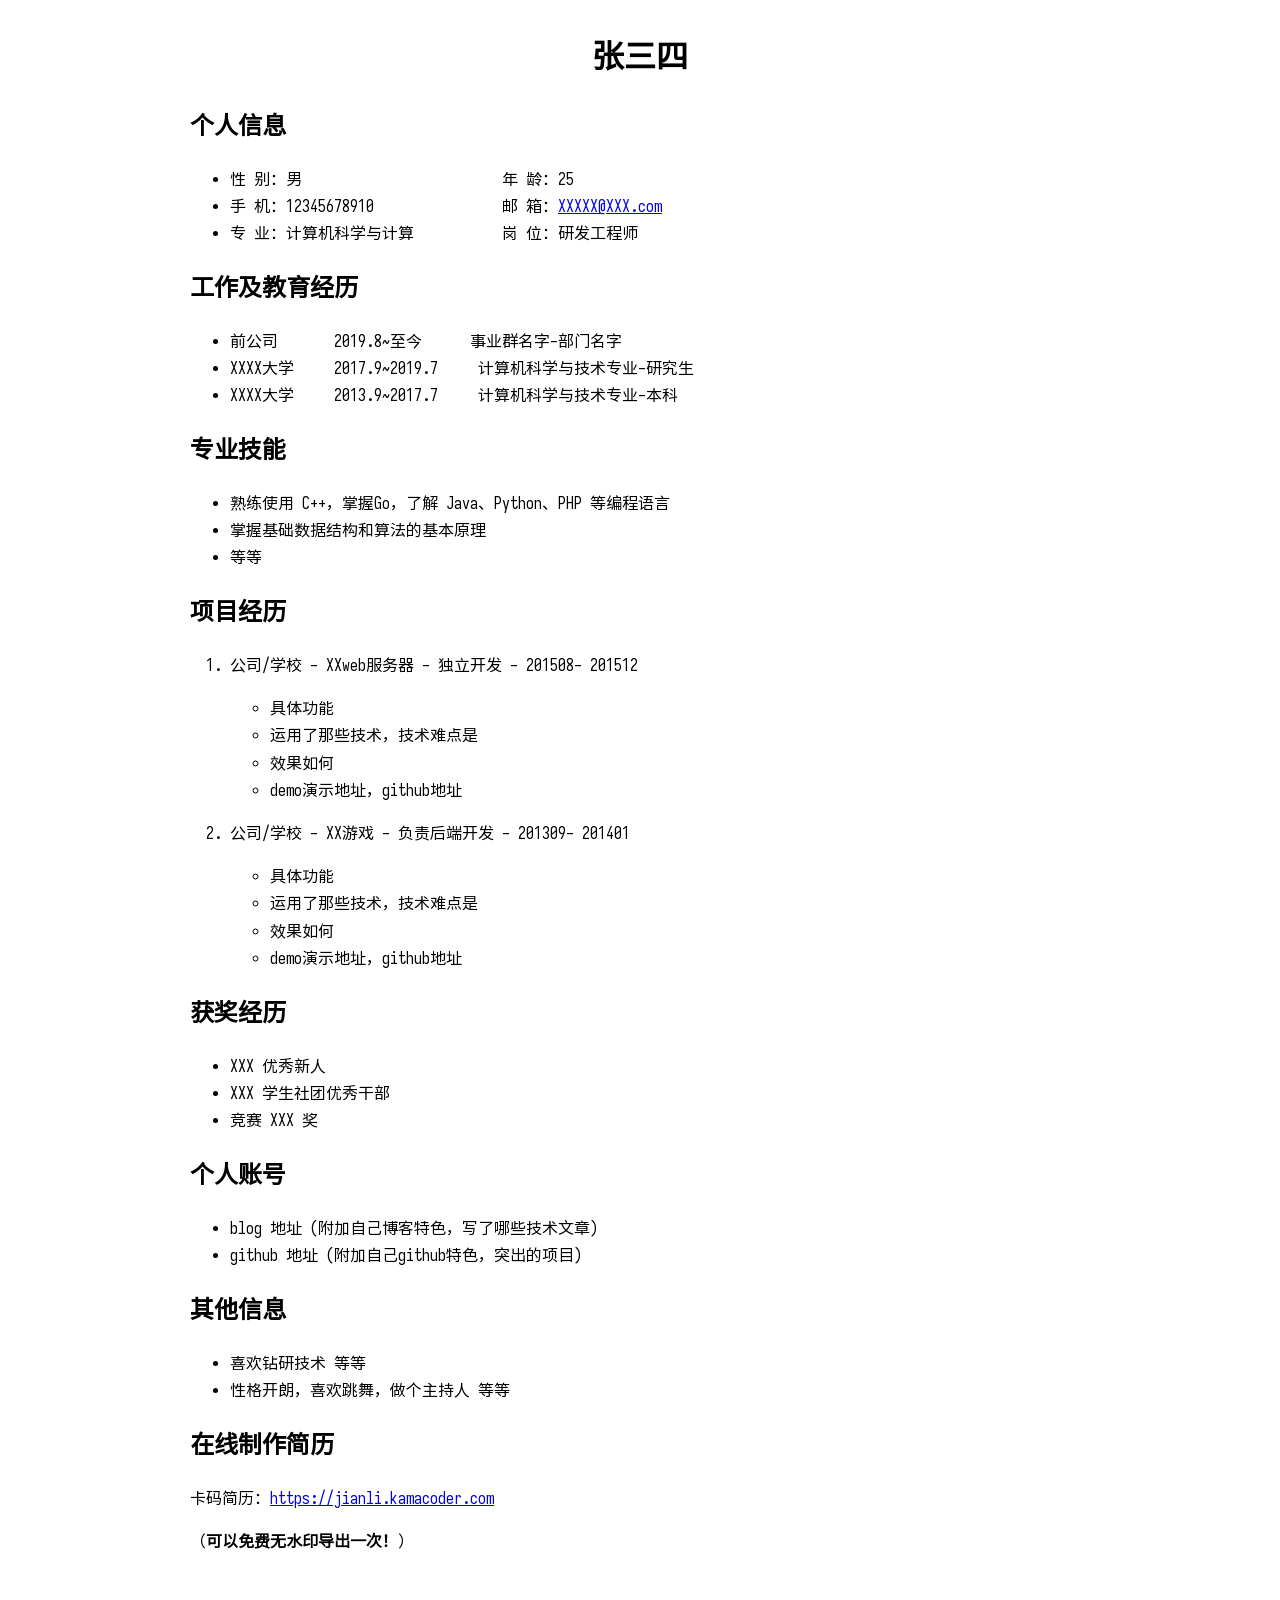
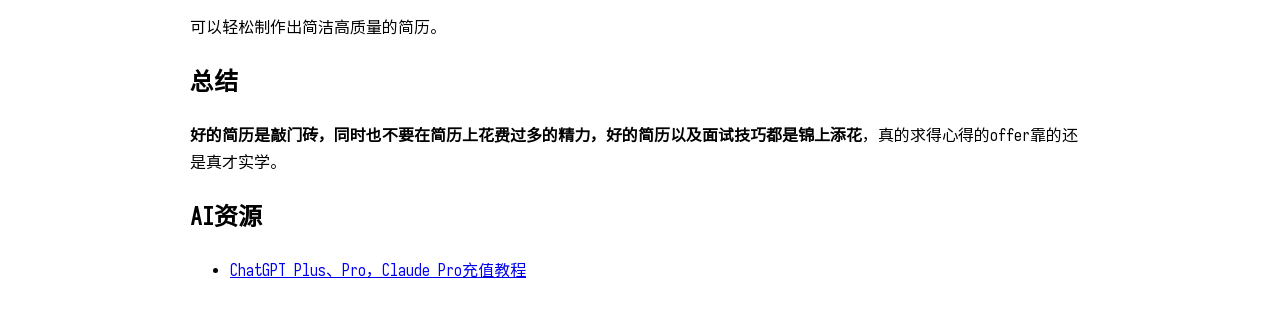
==== index.html @ bb9ac04c "0.0.7-b 继续探索" ====
<!DOCTYPE html>
<html lang="zh-CN">
<head>
    <meta charset="UTF-8">
    <meta name="viewport" content="width=device-width, initial-scale=1.0">
    <title>个人简历</title>
    <style>
        /* 定义字体 */
        @font-face {
        font-family: "Sarasa Mono SC";
        src: url("./SarasaMonoSC-Regular.subset.woff2") format("woff2");
        font-weight: normal;
        font-style: normal;
        font-display: block;
        /* font-display: swap; 先显示后备字体，加载完再切换，避免空白 */
    }
    </style>
    <style>
        /* 简单美化，可自行修改css */
        body {
            max-width: 900px;
            margin: 30px auto;
            padding: 0 20px;
            font-family: system-ui, sans‑serif;
            line-height: 1.7;
        }
        pre {
            background:#f6f8fa;
            padding:12px;
            overflow-x:auto;
        }
        code {
            background:#f1f3f5;
            padding:2px 4px;
        }
    </style>
    <style>
        body {
            font-family: "Sarasa Mono SC";
            /* pre‑wrap：保留空格换行，长文本自动换行 */
            /* white-space: pre-wrap; */
        }
    </style>
</head>
<body>
    <div id="main"></div>

    <!-- 使用本地marked.js，不要写cdn地址 -->
    <script src="./marked.umd.js"></script>

    <script>
        // 加载你的md文件，修改这里的文件名可以切换不同md
        fetch("./SHOW_CV" + ".md")
            .then(res => {
                if (!res.ok) throw new Error("md文件读取失败，检查路径大小写");
                return res.text();
            })
            .then(rawMd => {
                // 将md转为html填充页面
                document.querySelector("#main").innerHTML = marked.parse(rawMd);
            })
            .catch(err => {
                document.querySelector("#main").innerText = "加载失败：" + err.message;
            });
    </script>
</body>
</html>
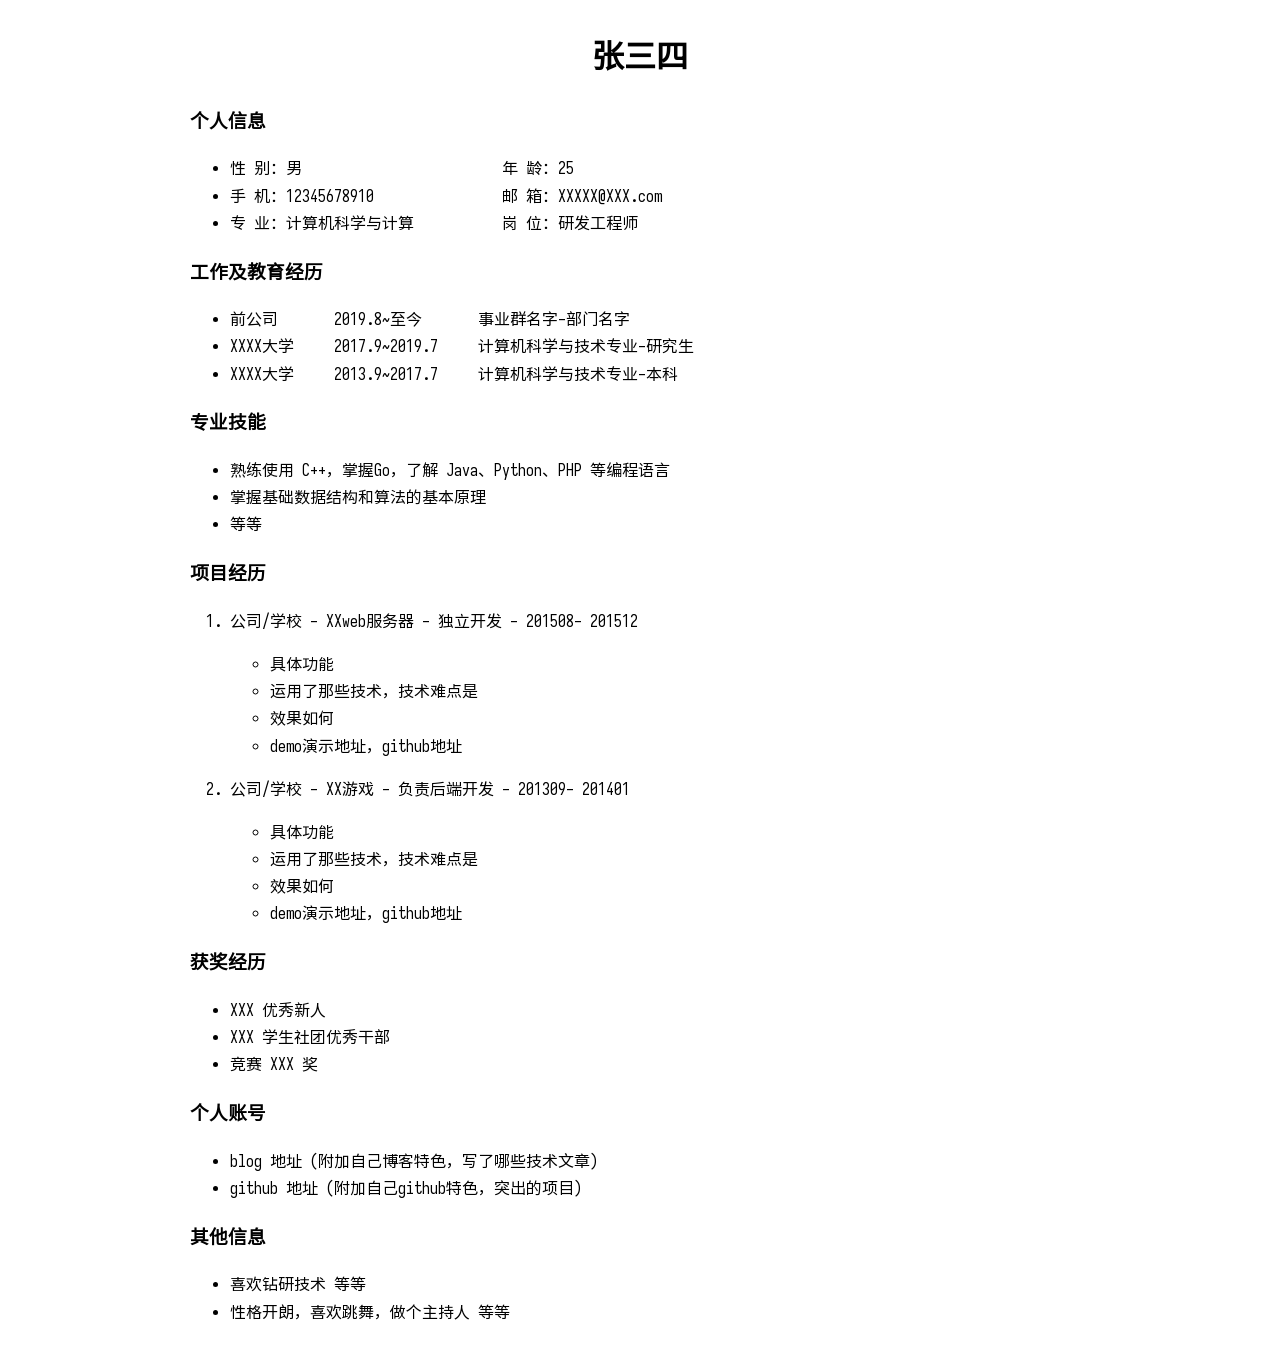
==== commit 9eddcaf4: "0.0.9 修复markedjs会自动将email转成url的问题" ====
--- a/index.html
+++ b/index.html
@@ -58,6 +58,9 @@
             .then(rawMd => {
                 // 将md转为html填充页面
                 document.querySelector("#main").innerHTML = marked.parse(rawMd);
+                document.querySelectorAll('a[href^="mailto:"]').forEach(el => {
+                    el.outerHTML = el.textContent;
+                });
             })
             .catch(err => {
                 document.querySelector("#main").innerText = "加载失败：" + err.message;
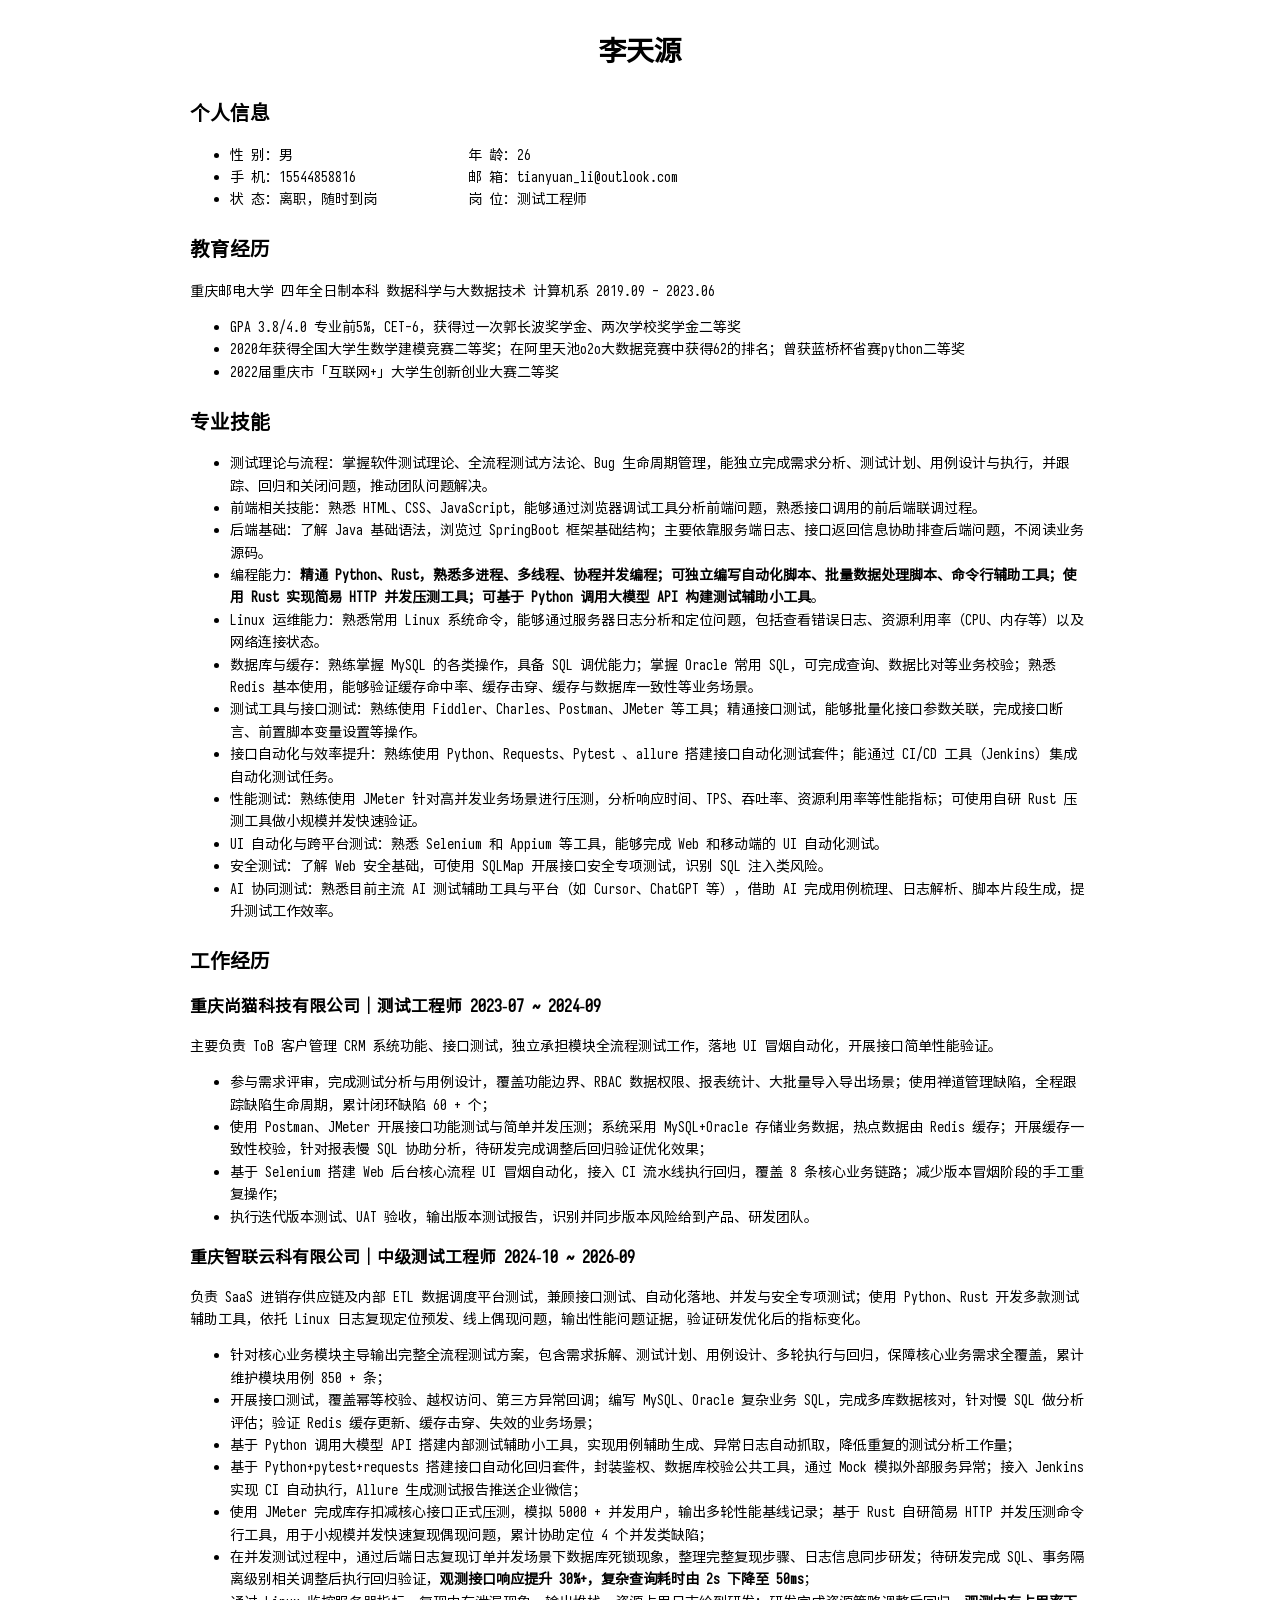
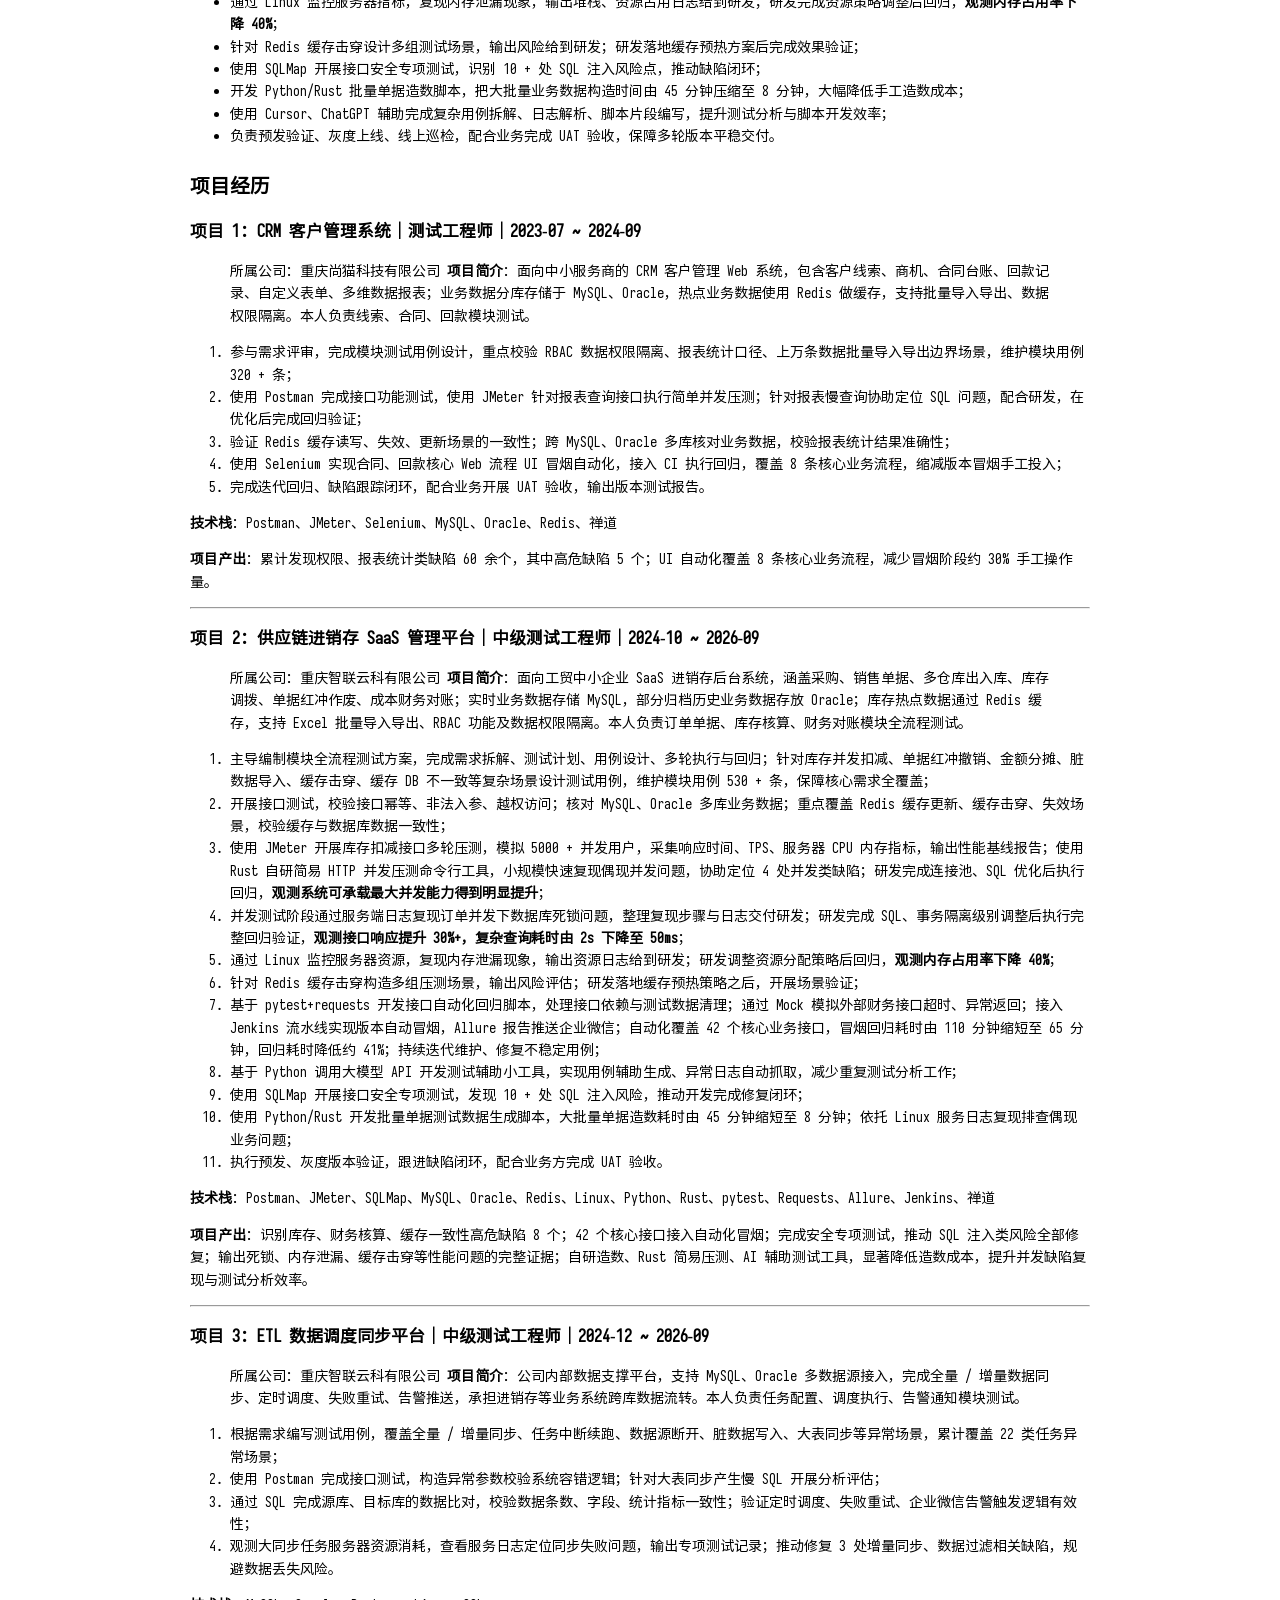
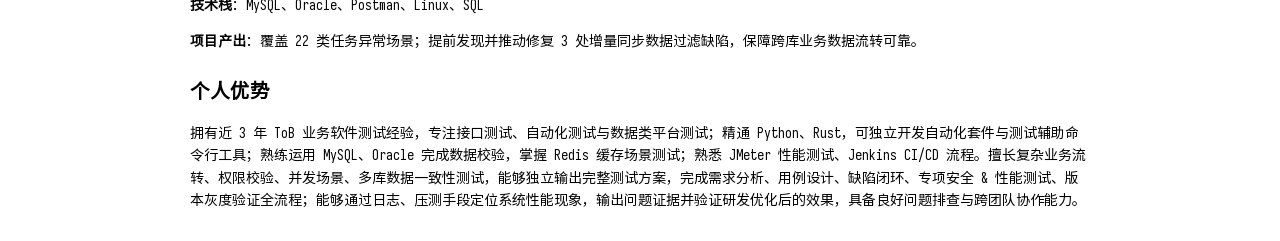
==== commit 6642e887: "0.3.1 完整部署站点完整简历版本" ====
--- a/index.html
+++ b/index.html
@@ -41,16 +41,30 @@
             /* white-space: pre-wrap; */
         }
     </style>
+    <style>
+        .markdown-body {
+        font-size: 14px;
+        line-height: 1.6;
+        }
+        .markdown-body h2 {
+        margin: 1.2em 0 0.6em;
+        font-size: 1.4em;
+        }
+        .markdown-body h3 {
+        margin: 1em 0 0.5em;
+        font-size: 1.2em;
+        }
+    </style>
 </head>
 <body>
-    <div id="main"></div>
+    <div id="main" class="markdown-body"></div>
 
     <!-- 使用本地marked.js，不要写cdn地址 -->
     <script src="./marked.umd.js"></script>
 
     <script>
         // 加载你的md文件，修改这里的文件名可以切换不同md
-        fetch("./SHOW_CV" + ".md")
+        fetch("./test_engineer/site_full_show" + ".md")
             .then(res => {
                 if (!res.ok) throw new Error("md文件读取失败，检查路径大小写");
                 return res.text();
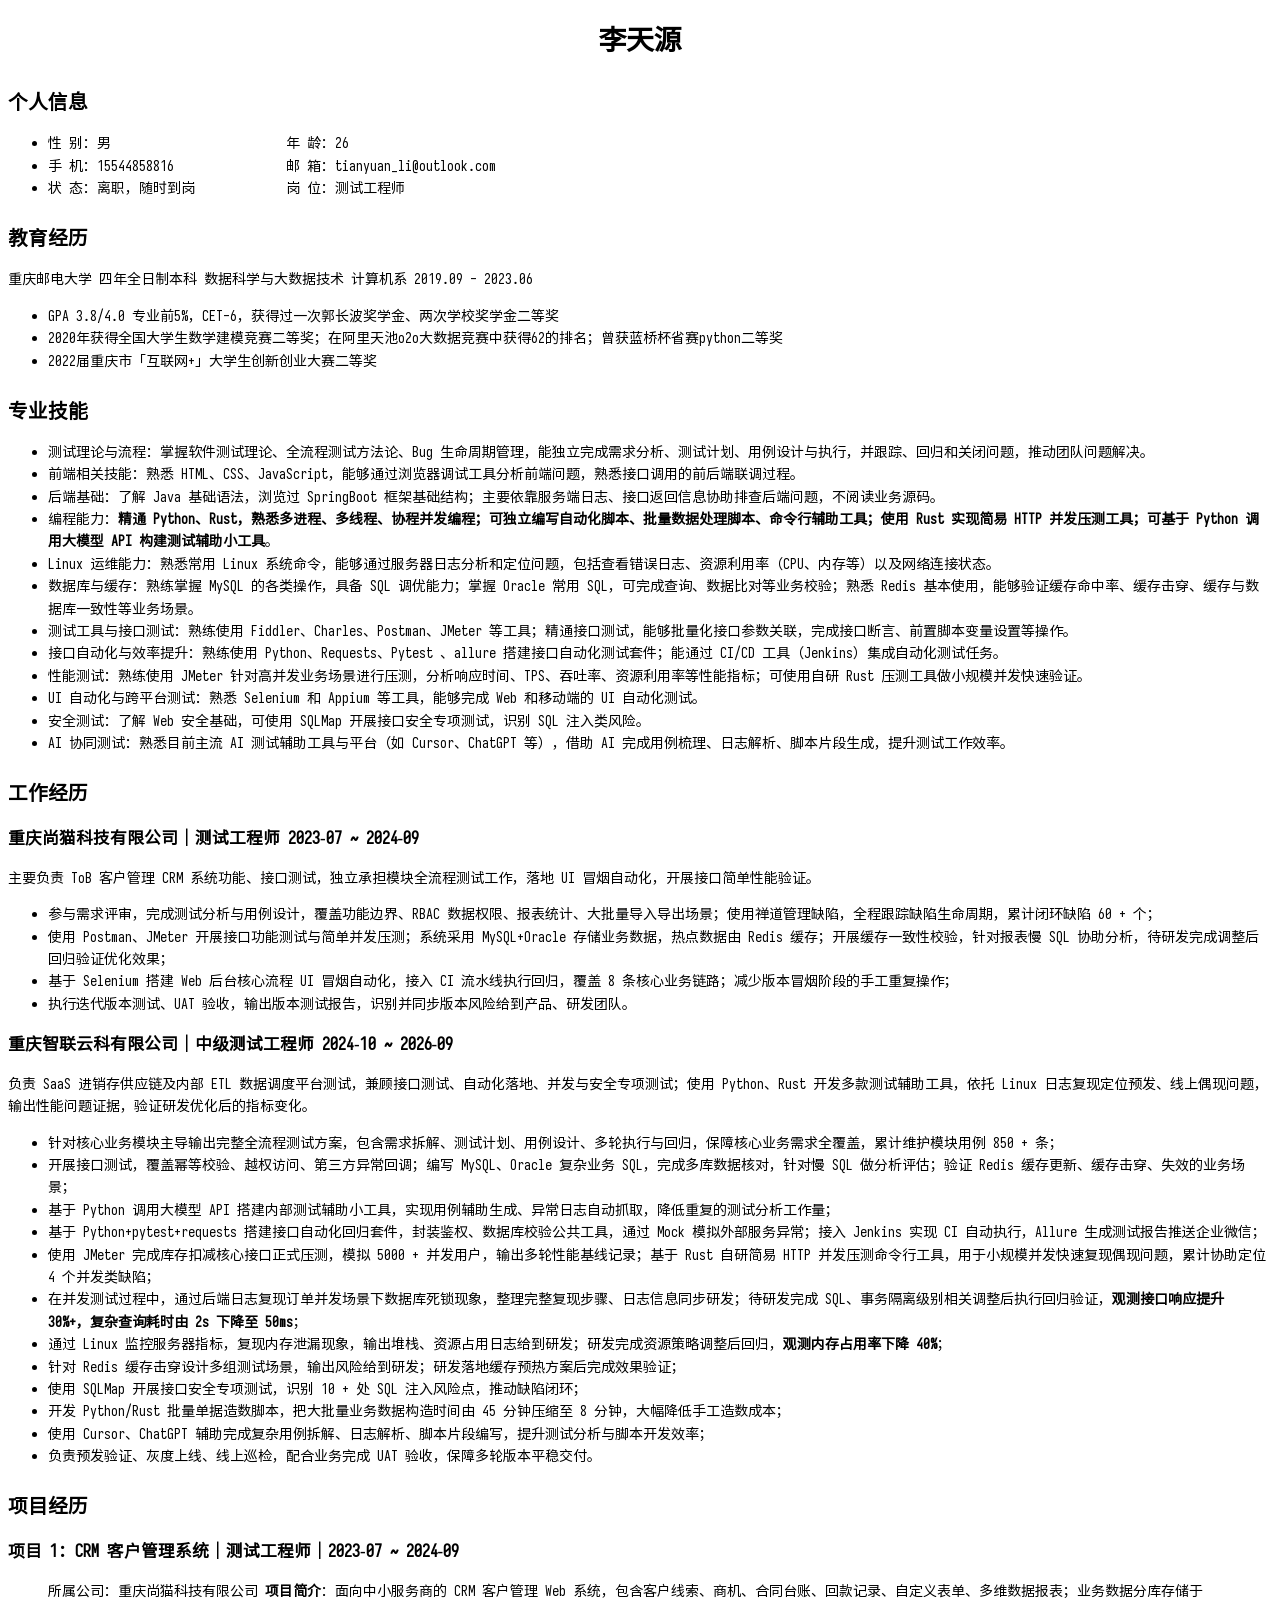
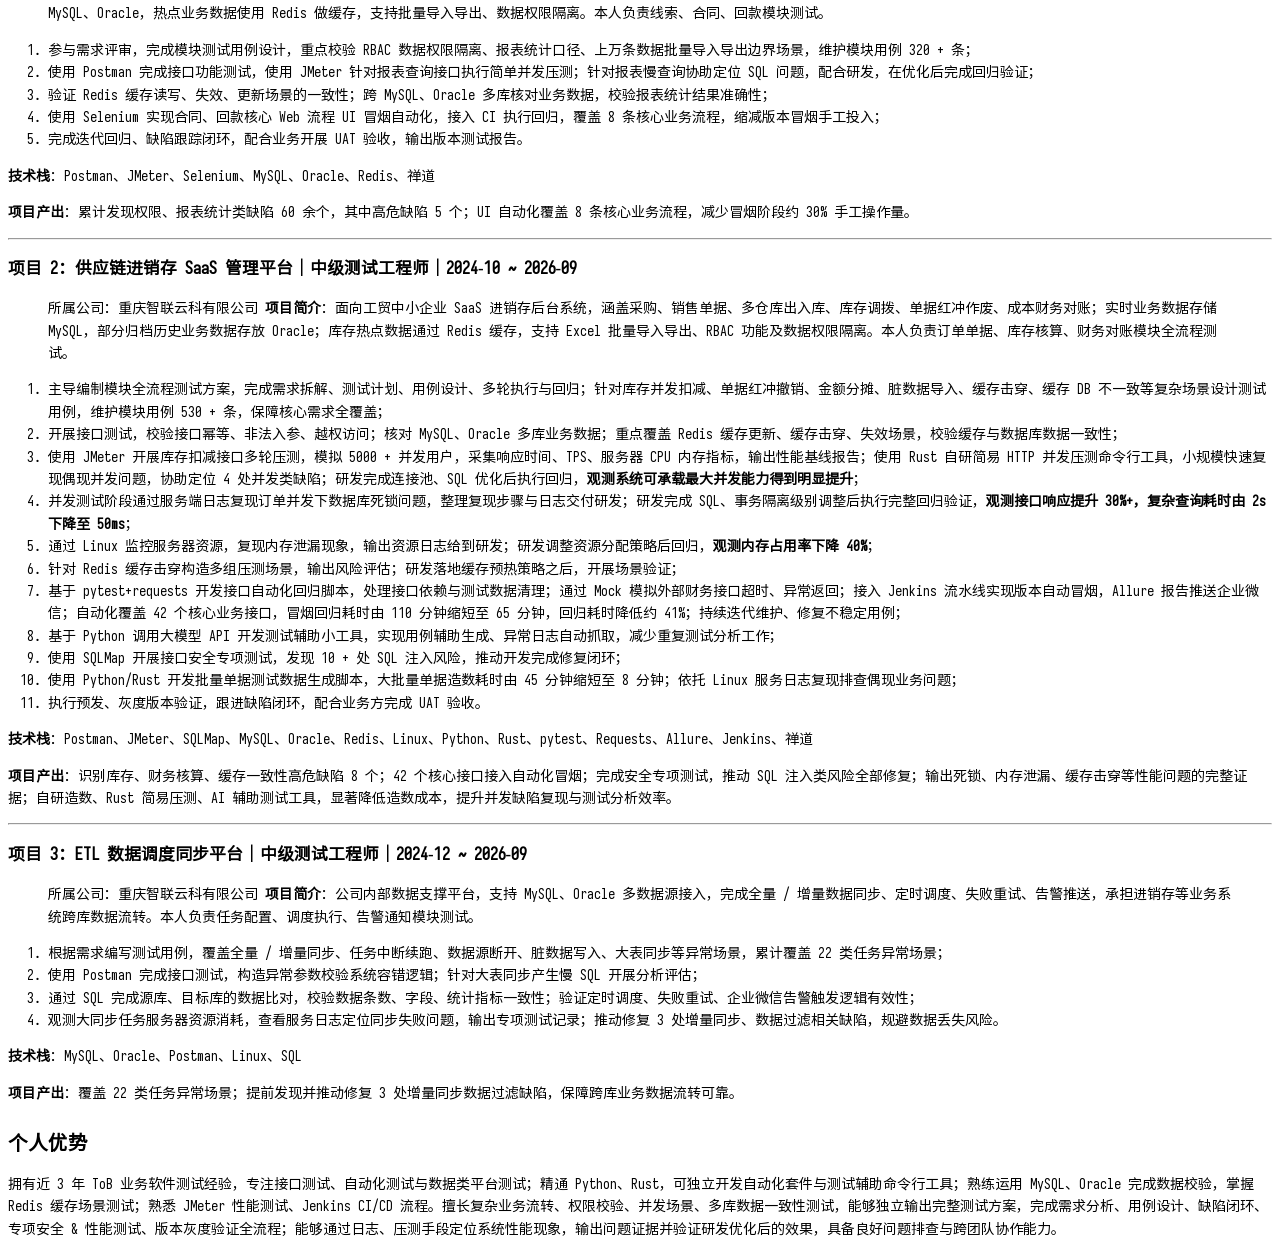
==== commit d6dd84fb: "0.3.2 修改站点简历的body宽度和边距，打印时就没有边距问题了" ====
--- a/index.html
+++ b/index.html
@@ -18,10 +18,9 @@
     <style>
         /* 简单美化，可自行修改css */
         body {
-            max-width: 900px;
-            margin: 30px auto;
-            padding: 0 20px;
-            font-family: system-ui, sans‑serif;
+            /* max-width: 900px; */
+            /* margin: 30px auto;
+            padding: 0 20px; */
             line-height: 1.7;
         }
         pre {
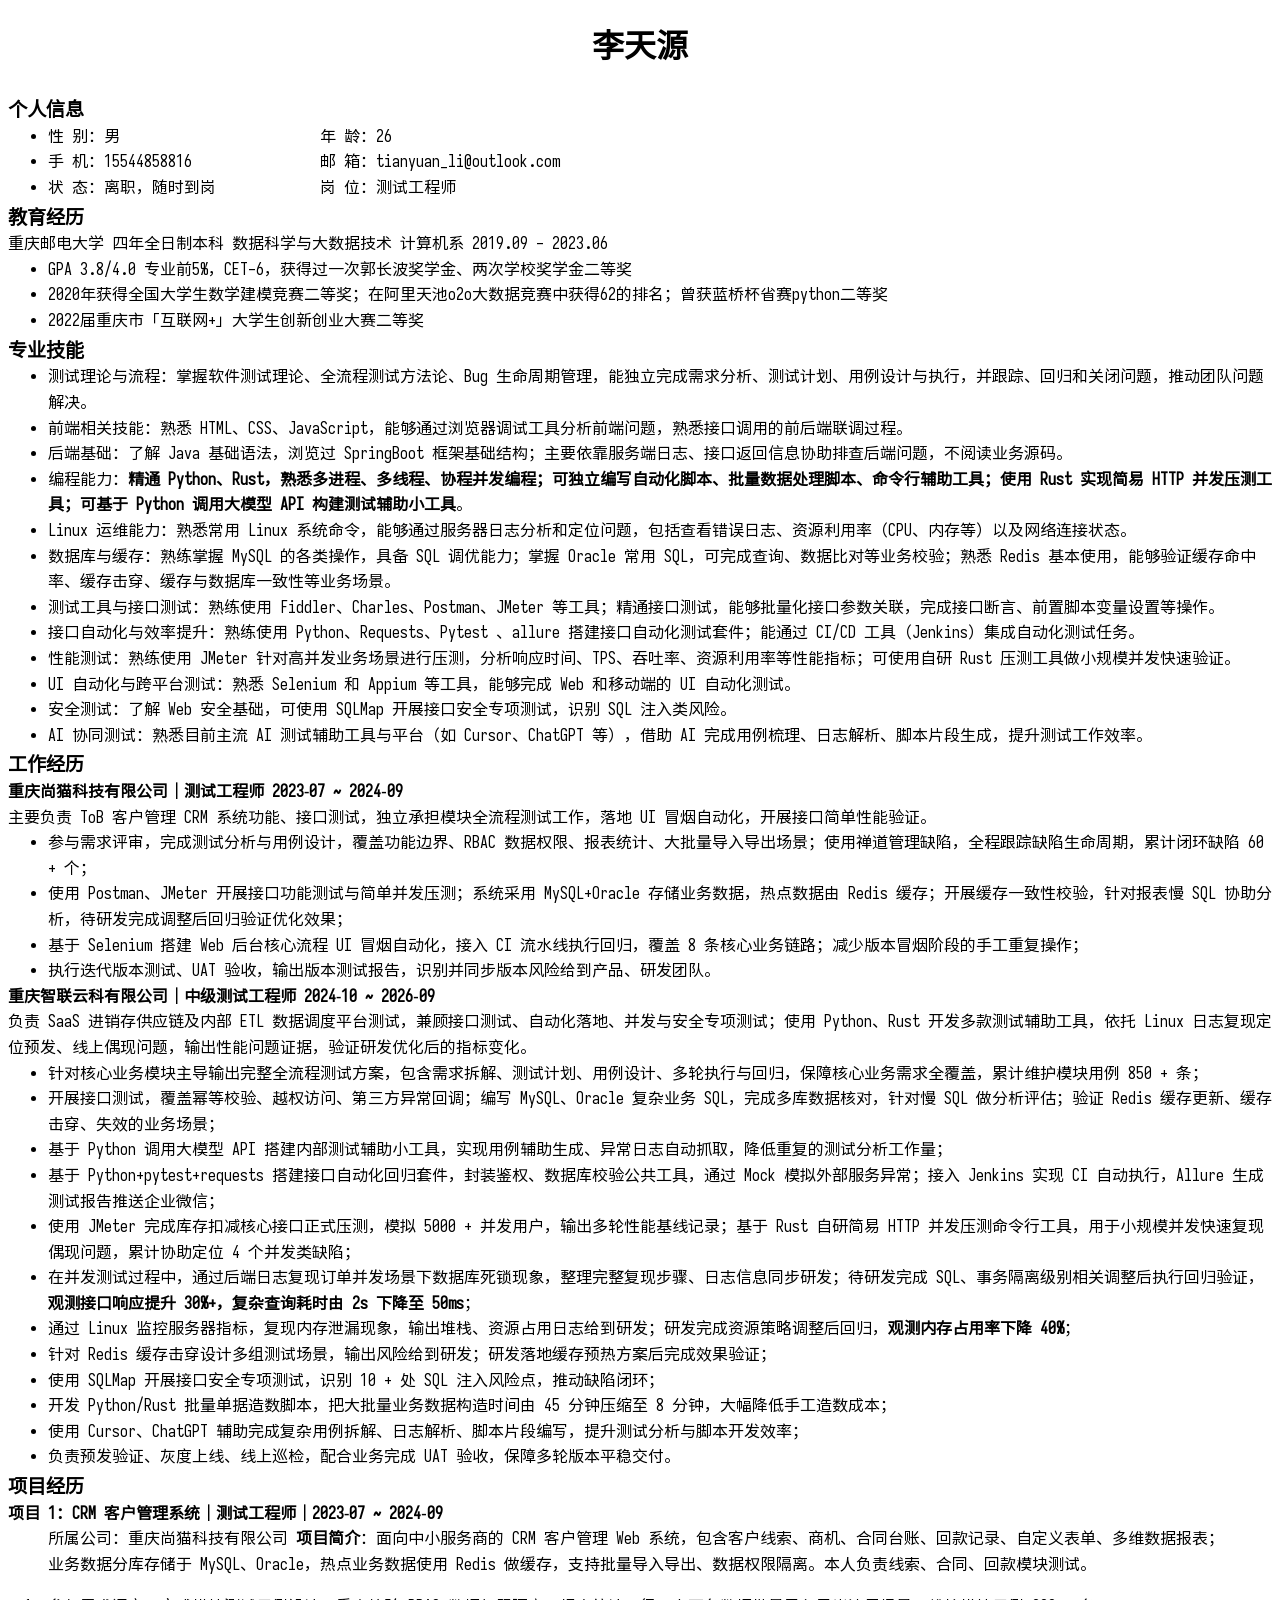
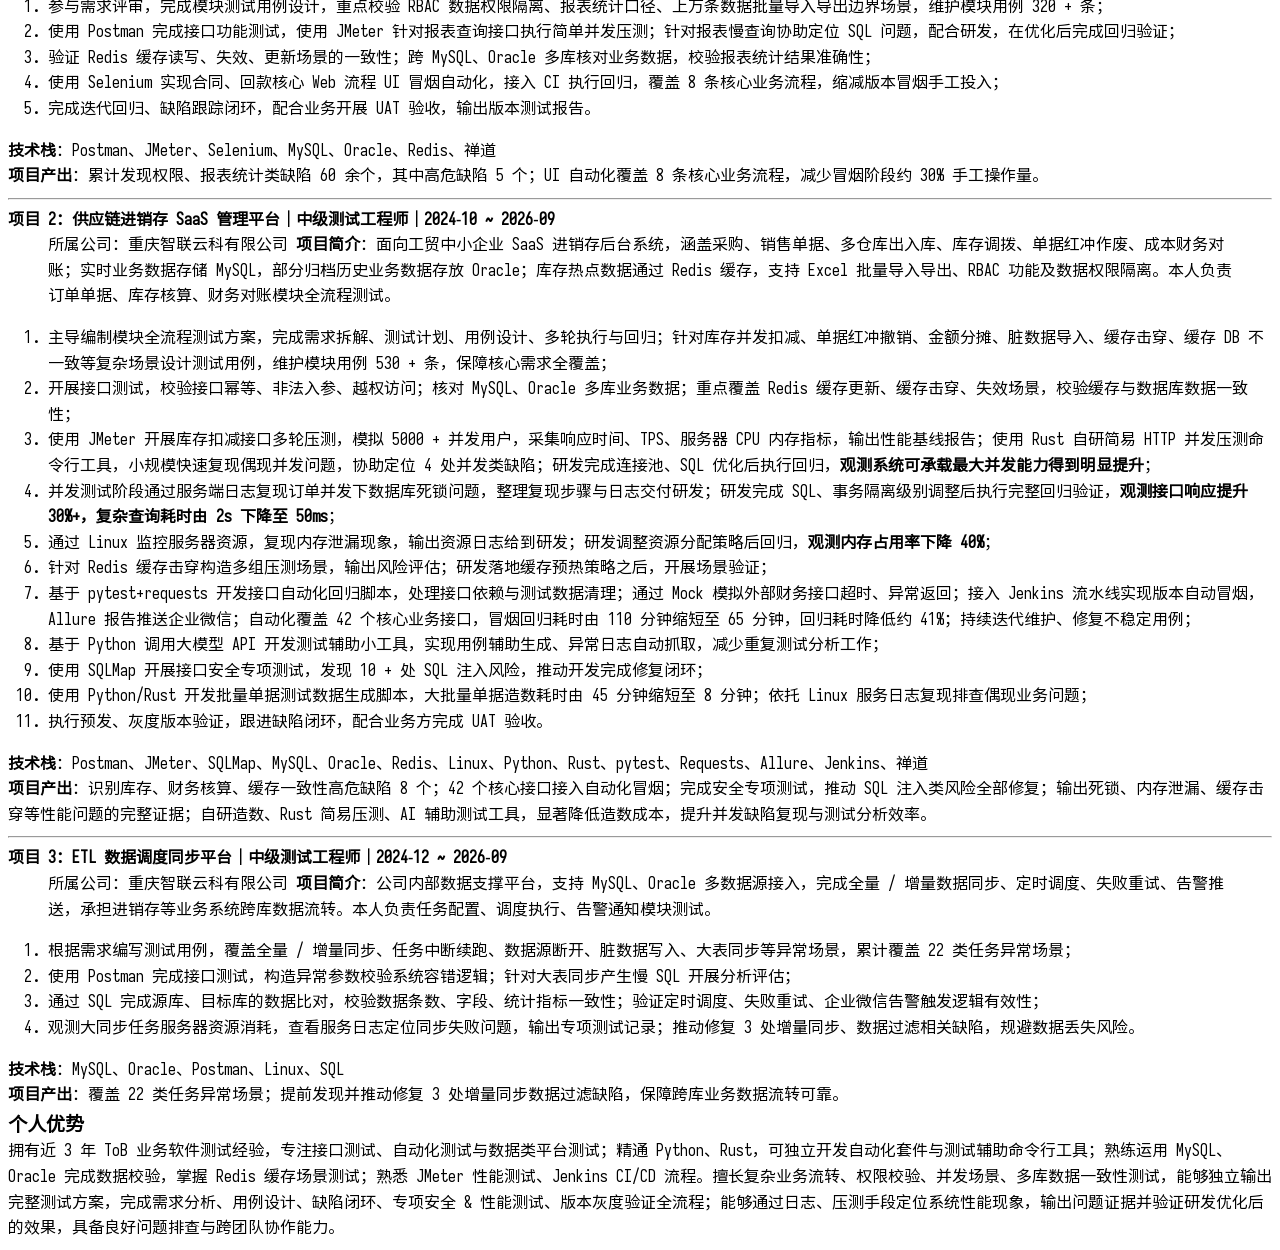
==== commit 13aa1d37: "0.3.3 修改边距使其紧凑" ====
--- a/index.html
+++ b/index.html
@@ -42,16 +42,26 @@
     </style>
     <style>
         .markdown-body {
-        font-size: 14px;
+        /* font-size: 14px; */
         line-height: 1.6;
         }
+        .markdown-body ul {
+        margin: 0;
+        }
+        .markdown-body blockquote {
+        margin-top: 0;
+        margin-bottom: 0;
+        }
+        .markdown-body p {
+        margin: 0;
+        }
         .markdown-body h2 {
-        margin: 1.2em 0 0.6em;
-        font-size: 1.4em;
+        margin: 0;
+        font-size: 1.2em;
         }
         .markdown-body h3 {
-        margin: 1em 0 0.5em;
-        font-size: 1.2em;
+        margin: 0;
+        font-size: 1.0em;
         }
     </style>
 </head>
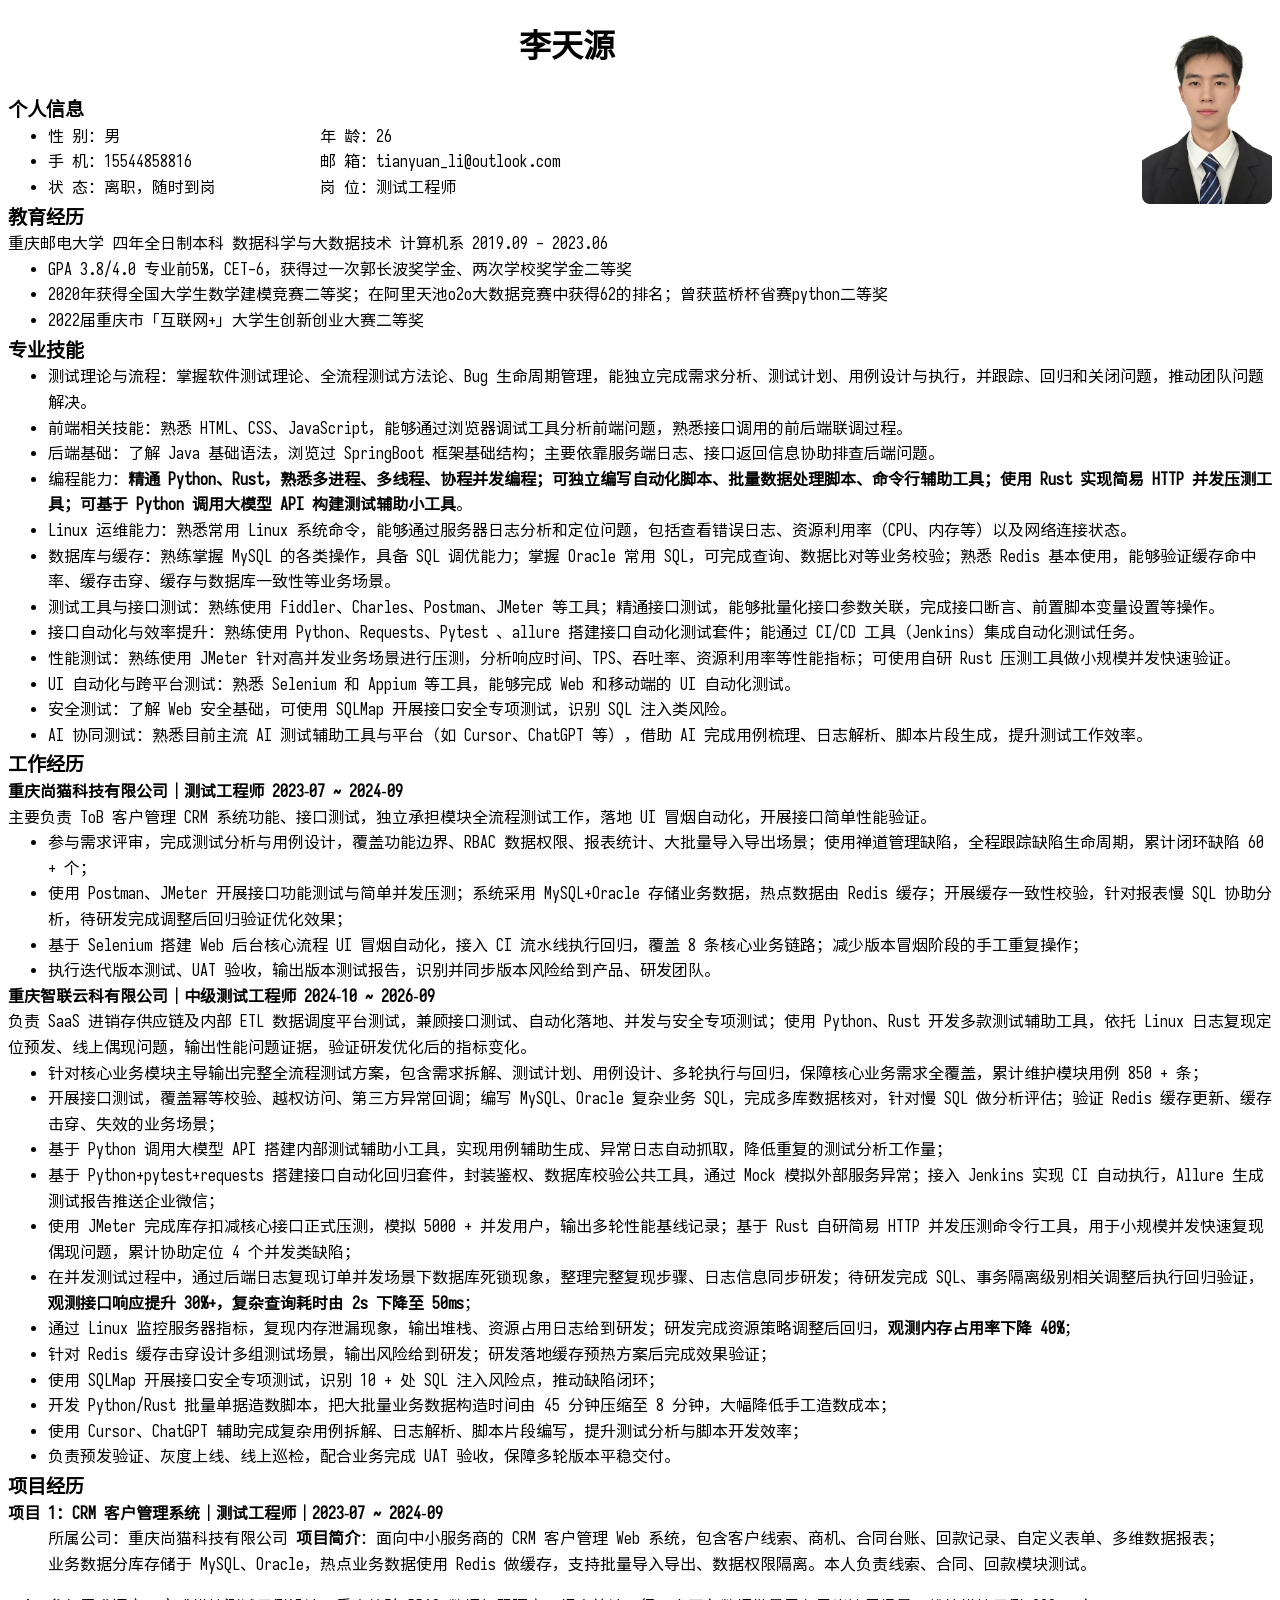
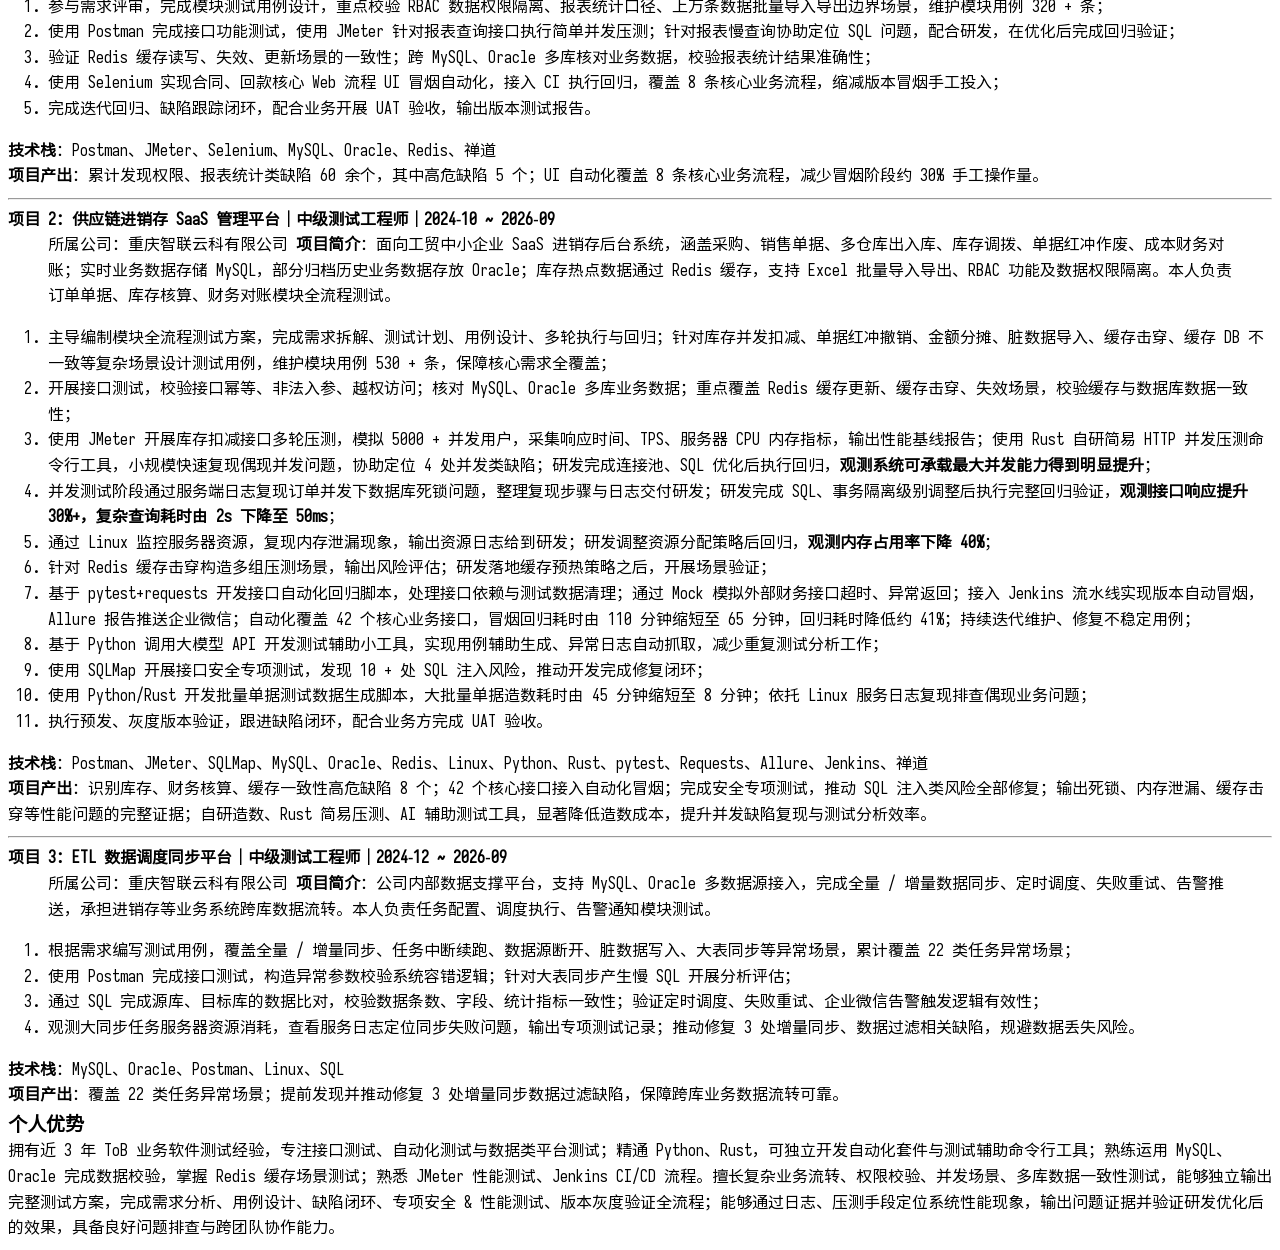
==== commit a63dc287: "1.0.1 添加avatar的展示" ====
--- a/index.html
+++ b/index.html
@@ -66,6 +66,14 @@
     </style>
 </head>
 <body>
+    <div style="float:right; margin:0 0 12px 16px;">
+    <!-- 头像：只限制最大宽高，不强制写死宽高，防止拉伸 -->
+    <img src="./assets/avatar_online_resume.jpg" alt="个人头像" 
+        style="max-width:130px; max-height:300px;
+                border-radius:8px;
+                object-fit:cover; /* 重点！裁剪填充，不会拉伸 */
+                display:block;">
+    </div>
     <div id="main" class="markdown-body"></div>
 
     <!-- 使用本地marked.js，不要写cdn地址 -->
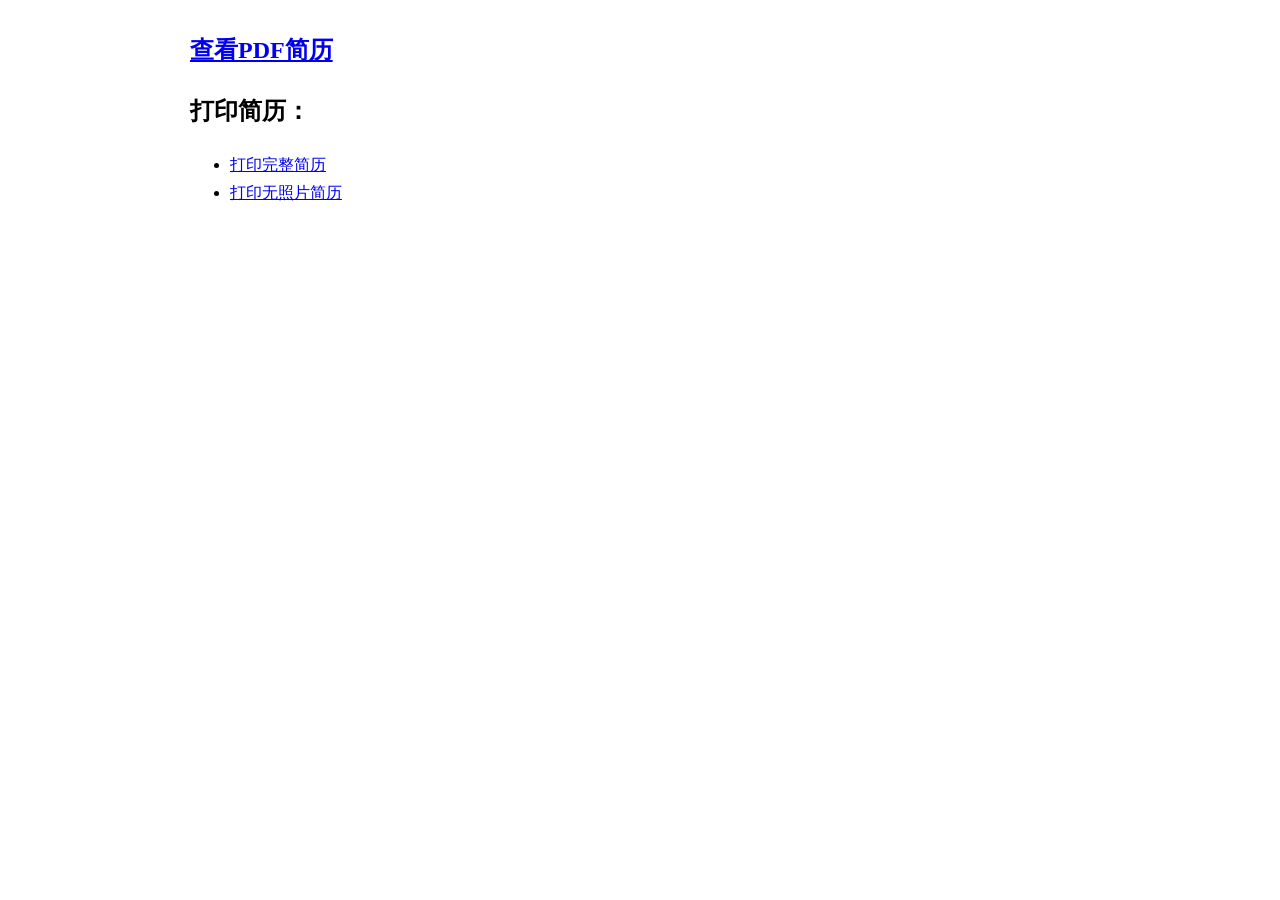
==== commit cba0d02e: "1.0.6 index使用思源黑体" ====
--- a/index.html
+++ b/index.html
@@ -5,83 +5,44 @@
     <meta name="viewport" content="width=device-width, initial-scale=1.0">
     <title>个人简历</title>
     <style>
-        /* 定义字体 */
+
         @font-face {
-        font-family: "Sarasa Mono SC";
-        src: url("./SarasaMonoSC-Regular.subset.woff2") format("woff2");
-        font-weight: normal;
-        font-style: normal;
-        font-display: block;
-        /* font-display: swap; 先显示后备字体，加载完再切换，避免空白 */
-    }
+            font-family: "SourceHanSansCN";
+            src:
+                local("Source Han Sans CN"),
+                local("SourceHanSansCN"),
+                local("Noto Sans SC"),
+                url("./SourceHanSansCN-Regular.subset.woff2") format("woff2");
+            /* font-weight: normal;
+            font-style: normal; */
+            font-display: swap;
+        }
     </style>
     <style>
         /* 简单美化，可自行修改css */
         body {
-            /* max-width: 900px; */
-            /* margin: 30px auto;
-            padding: 0 20px; */
+            max-width: 900px;
+            margin: 30px auto;
+            padding: 0 20px;
             line-height: 1.7;
-        }
-        pre {
-            background:#f6f8fa;
-            padding:12px;
-            overflow-x:auto;
-        }
-        code {
-            background:#f1f3f5;
-            padding:2px 4px;
         }
     </style>
     <style>
         body {
-            font-family: "Sarasa Mono SC";
+            font-family: "SourceHanSansCN";
             /* pre‑wrap：保留空格换行，长文本自动换行 */
             /* white-space: pre-wrap; */
         }
     </style>
-    <style>
-        .markdown-body {
-        /* font-size: 14px; */
-        line-height: 1.6;
-        }
-        .markdown-body ul {
-        margin: 0;
-        }
-        .markdown-body blockquote {
-        margin-top: 0;
-        margin-bottom: 0;
-        }
-        .markdown-body p {
-        margin: 0;
-        }
-        .markdown-body h2 {
-        margin: 0;
-        font-size: 1.2em;
-        }
-        .markdown-body h3 {
-        margin: 0;
-        font-size: 1.0em;
-        }
-    </style>
 </head>
 <body>
-    <div style="float:right; margin:0 0 12px 16px;">
-    <!-- 头像：只限制最大宽高，不强制写死宽高，防止拉伸 -->
-    <img src="./assets/avatar_online_resume.jpg" alt="个人头像" 
-        style="max-width:130px; max-height:300px;
-                border-radius:8px;
-                object-fit:cover; /* 重点！裁剪填充，不会拉伸 */
-                display:block;">
-    </div>
     <div id="main" class="markdown-body"></div>
-
     <!-- 使用本地marked.js，不要写cdn地址 -->
     <script src="./marked.umd.js"></script>
 
     <script>
         // 加载你的md文件，修改这里的文件名可以切换不同md
-        fetch("./test_engineer/site_full_show" + ".md")
+        fetch("./nav" + ".md")
             .then(res => {
                 if (!res.ok) throw new Error("md文件读取失败，检查路径大小写");
                 return res.text();
@@ -97,5 +58,6 @@
                 document.querySelector("#main").innerText = "加载失败：" + err.message;
             });
     </script>
+</iframe>
 </body>
 </html>
